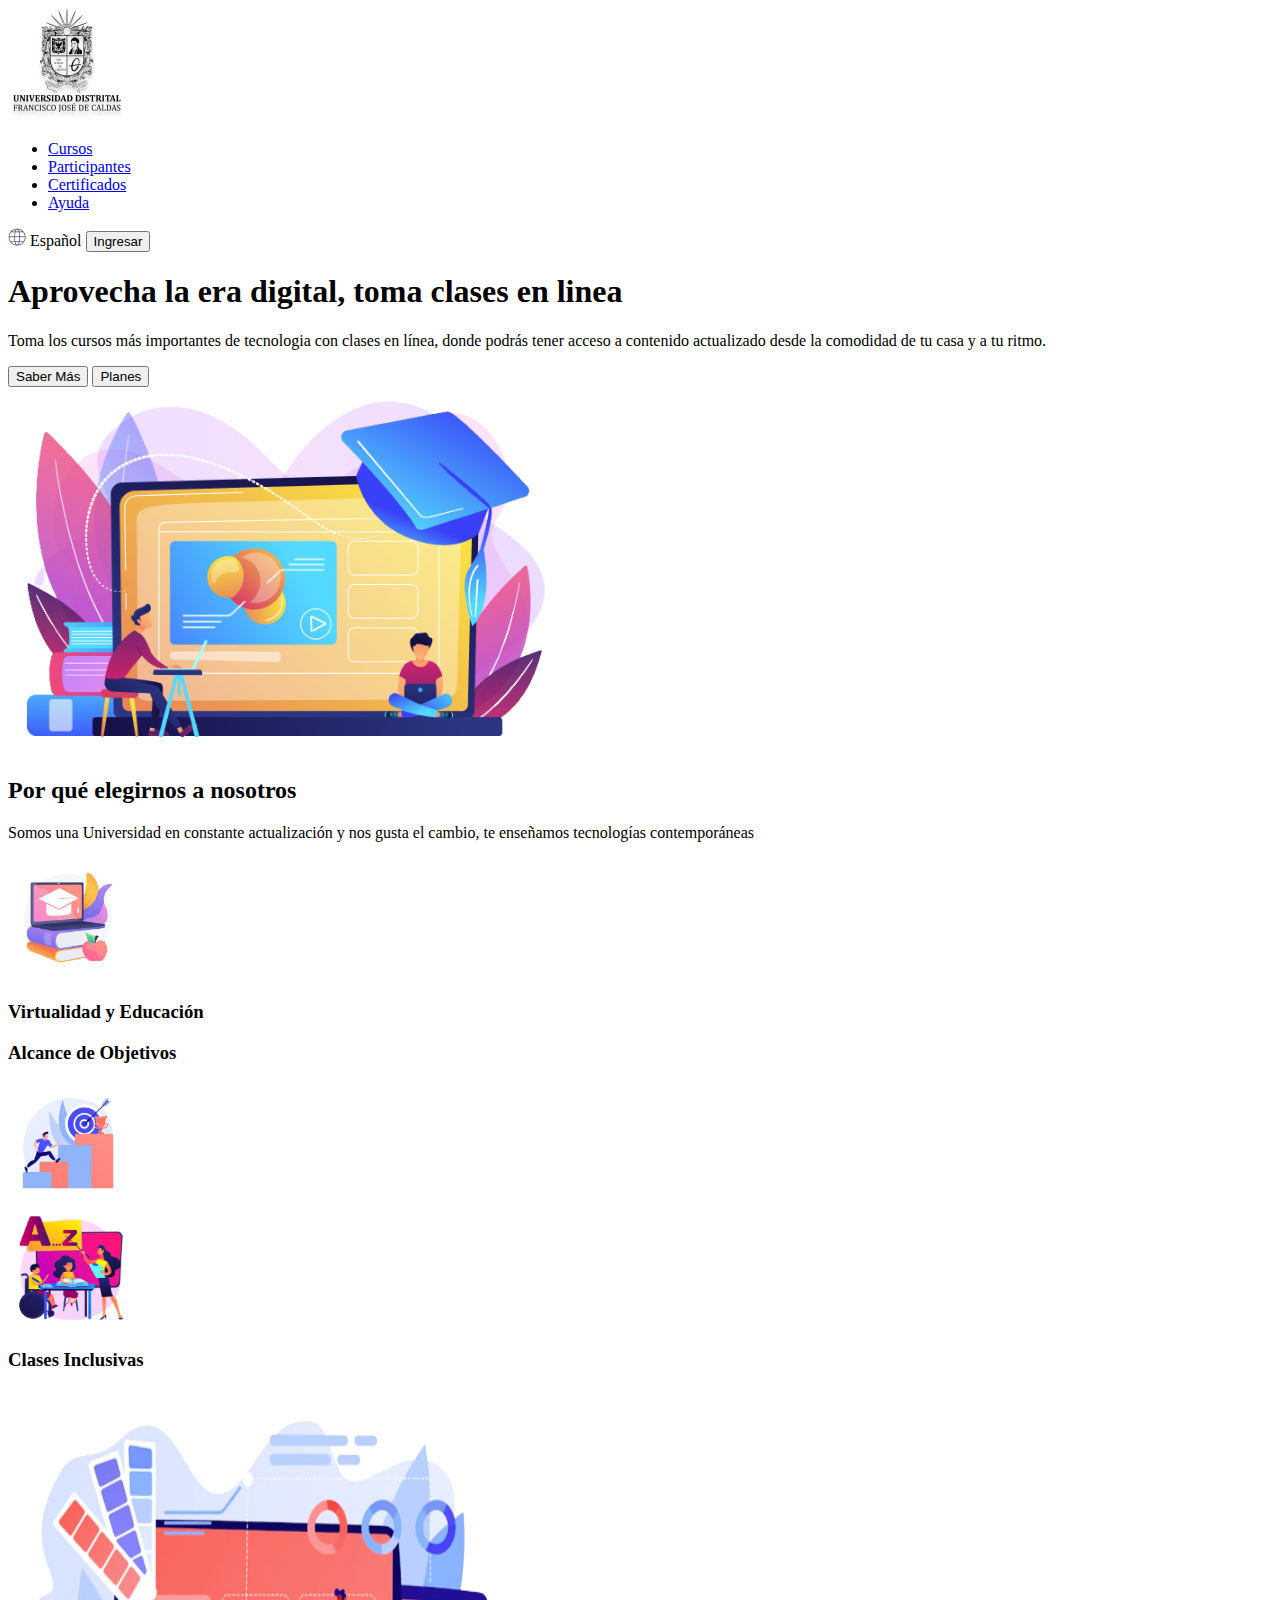
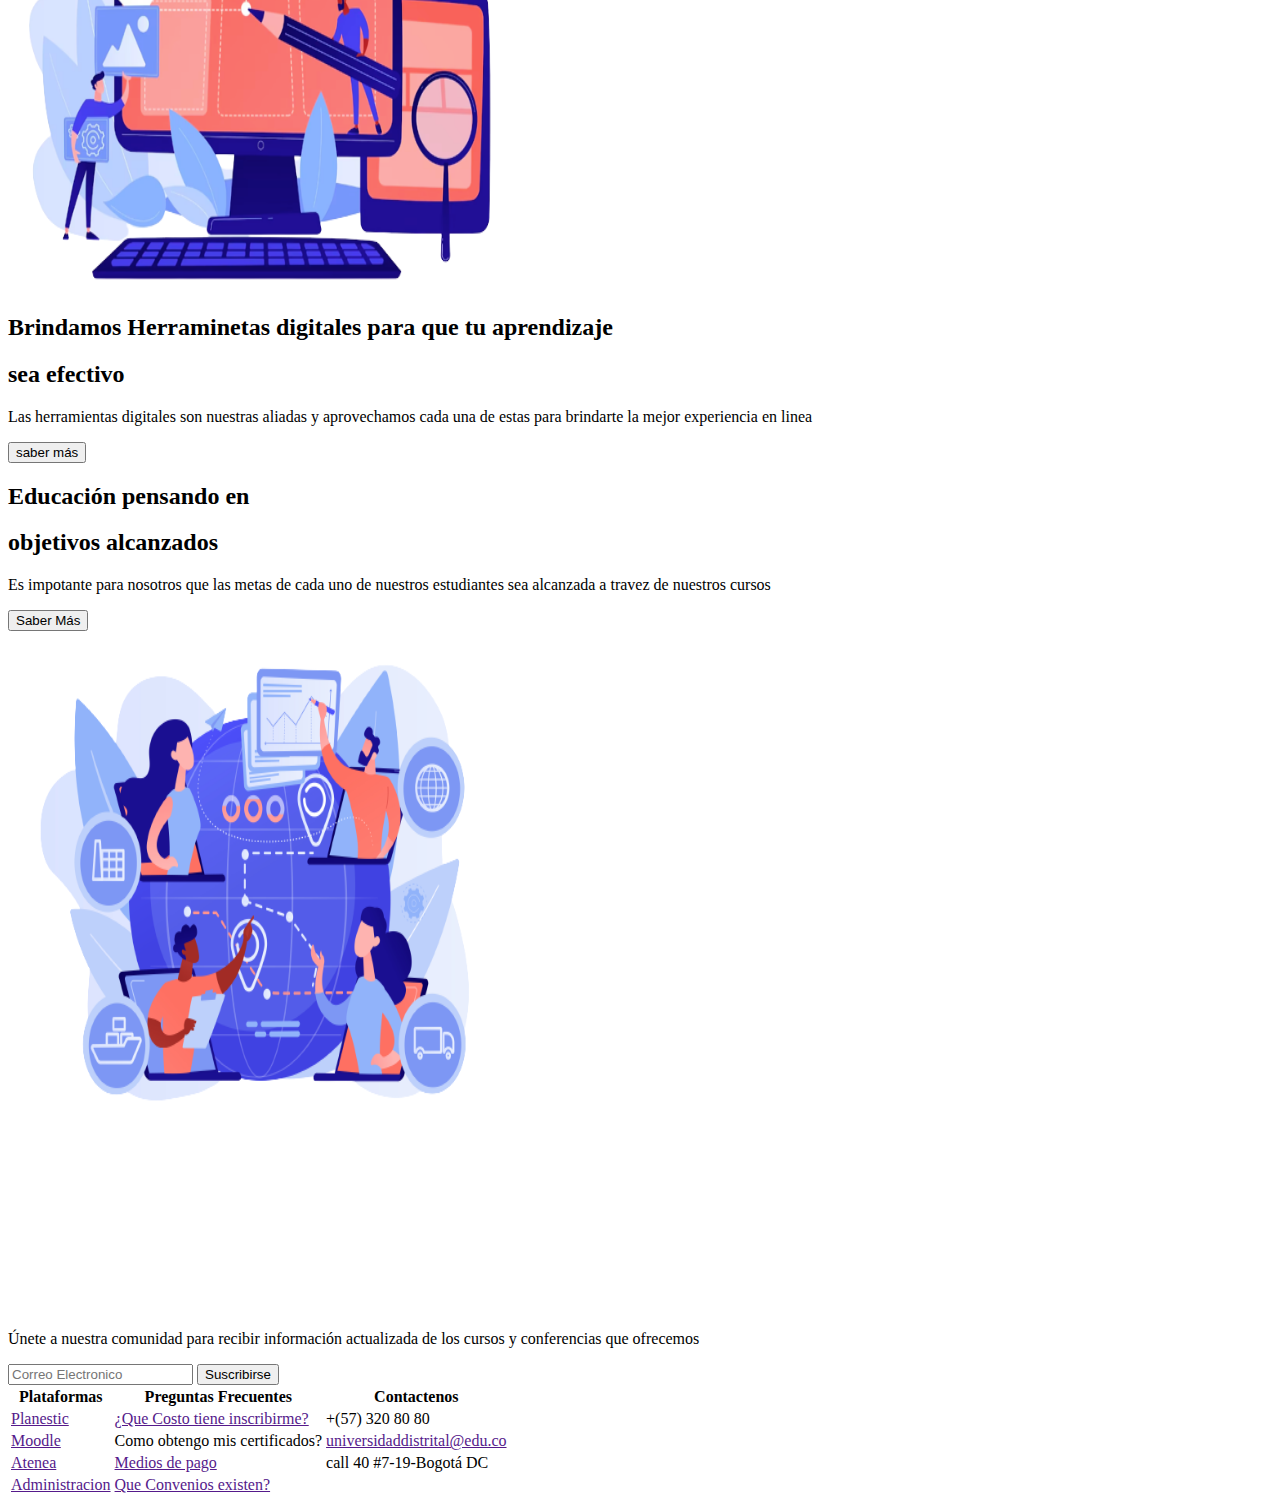
==== punto-1-3/index.html @ b10152d0 "Estrucutra en HTML del punto 1 al 3" ====
<!DOCTYPE html>
<html lang="en">

<head>
  <meta charset="UTF-8">
  <meta http-equiv="X-UA-Compatible" content="IE=edge">
  <meta name="viewport" content="width=device-width, initial-scale=1.0">
  <title>UD Atenea Cursos</title>
  <link rel="stylesheet" href="https://indestructibletype.com/fonts/Jost.css">
  <link rel="stylesheet" href="./styles/global-styles.css">
  <link rel="stylesheet" href="./styles/header-styles.css">
  <link rel="stylesheet" href="./styles/banner-styles.css">
  <link rel="stylesheet" href="./styles/section-1-styles.css">
  <link rel="stylesheet" href="./styles/section-2-styles.css">
  <link rel="stylesheet" href="./styles/footer-styles.css">
</head>
<body>
    <header>
<div class="header__navigation">
<img src="public/images/header-logo.png" alt="main-logo">
<nav>
    <ul>
        <li><a href="#banner">Cursos</a></li>
        <li><a href="#section-1">Participantes</a></li>
        <li><a href="#section-2">Certificados</a></li>
        <li><a href="#footer">Ayuda</a></li>
    </ul>
</nav>
</div>  
<div class="header__settings">
<div>
    <img src="public/images/header-world.png" alt="world">
    <span>Español</span>
    <button>Ingresar</button>
</div>
</div>
    </header>
    <main>
<section id="banner">
<div>
    <div>
        <h1>Aprovecha la era digital, toma clases en linea</h1>
        <p>
            Toma los cursos más importantes de tecnologia con clases en línea,
            donde podrás tener acceso a 
            contenido actualizado desde la comodidad de tu casa y a tu ritmo.
        </p>
    </div>
    <div>
        <button class="button-orange">Saber Más</button>
        <button class="button-white">Planes</button>
    </div>
</div>
<img src="public/images/banner-online.png" alt="online-education" width="550px">
</section>
<section id="section-1">
<div class="section-1__info">
 <h2>Por qué elegirnos a nosotros</h2>
     <p>Somos una Universidad en constante actualización
     y nos gusta el cambio, te enseñamos tecnologías contemporáneas
     </p>
</div>
<div class="section-1__card">
<img src="public/images/section1-education.png" alt="education" width="120px" height="120px">
<h3>Virtualidad y Educación</h3>
</div>
<div class="section-1__card section-1__card-down">
    <h3>Alcance de Objetivos</h3>
    <img src="public/images/section1-goals.png" alt="goals" width="120px" height="120px">
</div>
<div class="section-1__card">
<img src="public/images/section1-teach.png" alt="teach" width="120px" height="120px">
<h3>Clases Inclusivas</h3>
</div>  
</section>
<section id="section-2">
<div class="section-2__info">
    <img src="public/images/section2-tools.png" alt="tools" width="500px" height="500px">
     <div>
        <h2>Brindamos Herraminetas digitales para que tu aprendizaje</h2>
        <h2 class="section-2__sub-pink">sea efectivo</h2>
        <p>
            Las herramientas digitales son nuestras aliadas
            y aprovechamos cada una de estas para brindarte la 
            mejor experiencia en linea
        </p>
        <button class="button-orange">saber más</button>
     </div>
</div>
<div class="section-2__info">
    <div>
        <h2>Educación pensando en</h2>
        <h2 class="section-2__sub-pink">objetivos alcanzados</h2>
        <p>
            Es impotante para nosotros que las metas de cada uno de
            nuestros estudiantes sea alcanzada a travez de nuestros cursos
        </p>
        <button class="button-orange">Saber Más</button>
    </div>
    <img src="public/images/section2-goals.png" alt="goals" width="500px" height="500px">
</div>
</section>
    </main>
    <footer>
     <div class="footer__info">
      <img src="public/images/footer-logo.png" alt="footer-logo" width="200px" height="175px">
      <div>
        <p>
            Únete a nuestra comunidad para recibir información 
            actualizada de los cursos y conferencias que ofrecemos
        </p>
        <form method="post">
            <input type="email" name="user_name" id="email" placeholder="Correo Electronico">
            <button class="button--pink">Suscribirse</button>
        </form>
      </div>
     </div>
     <div>
        <table>
            <tr>
                <th>Plataformas</th>
                <th>Preguntas Frecuentes</th>
                <th>Contactenos</th>
            </tr>
            <tr>
                <td><a href="">Planestic</a></td>
                <td><a href="">¿Que Costo tiene inscribirme?</a></td>
                <td>+(57) 320 80 80</td>
            </tr>
            <tr>
                <td><a href="">Moodle</a></td>
                <td><a href=""></a>Como obtengo mis certificados?</td>
                <td><a href="">universidaddistrital@edu.co</a></td>
            </tr>
            <tr>
                <td><a href="">Atenea</a></td>
                <td><a href="">Medios de pago</a></td>
                <td>call 40 #7-19-Bogotá DC</td>
            </tr>
            <tr>
                <td><a href="">Administracion</a></td>
                <td><a href="">Que Convenios existen?</a></td>
            </tr>
        </table>
     </div>
    </footer>
</body>
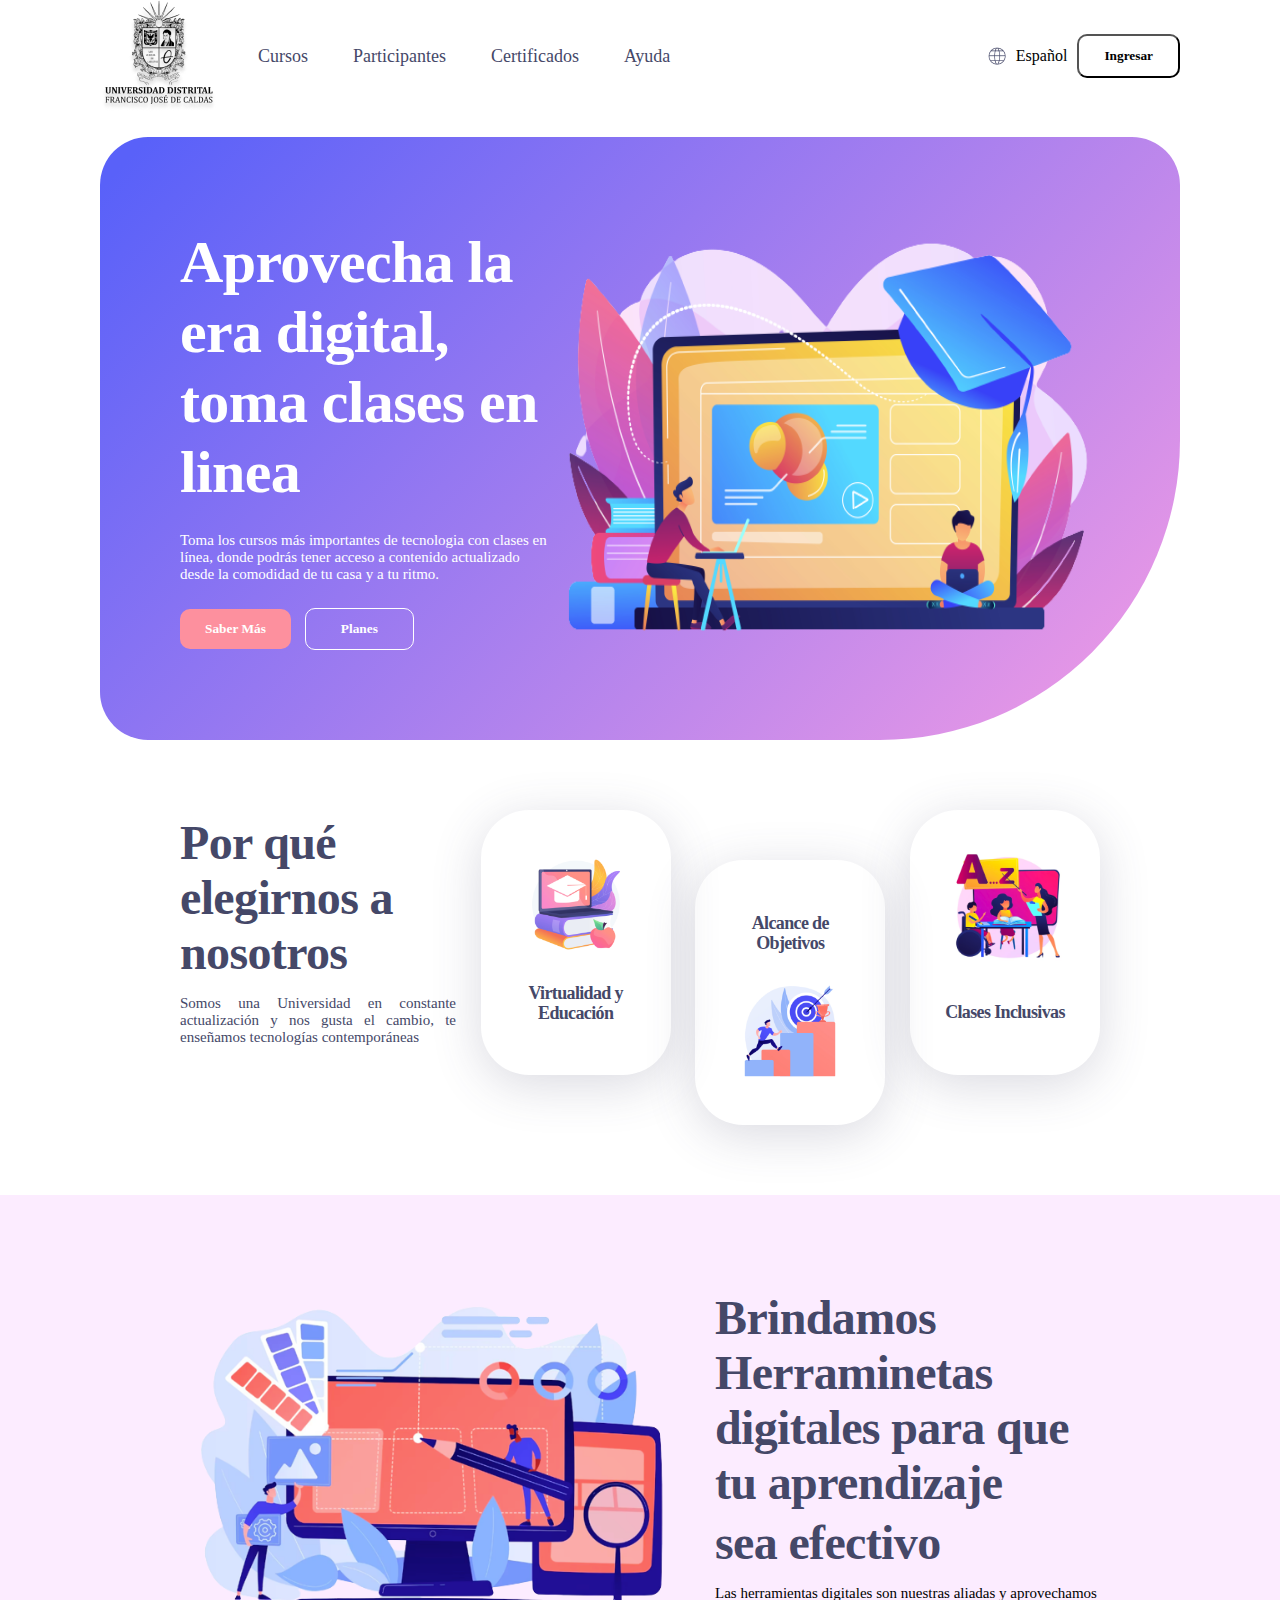
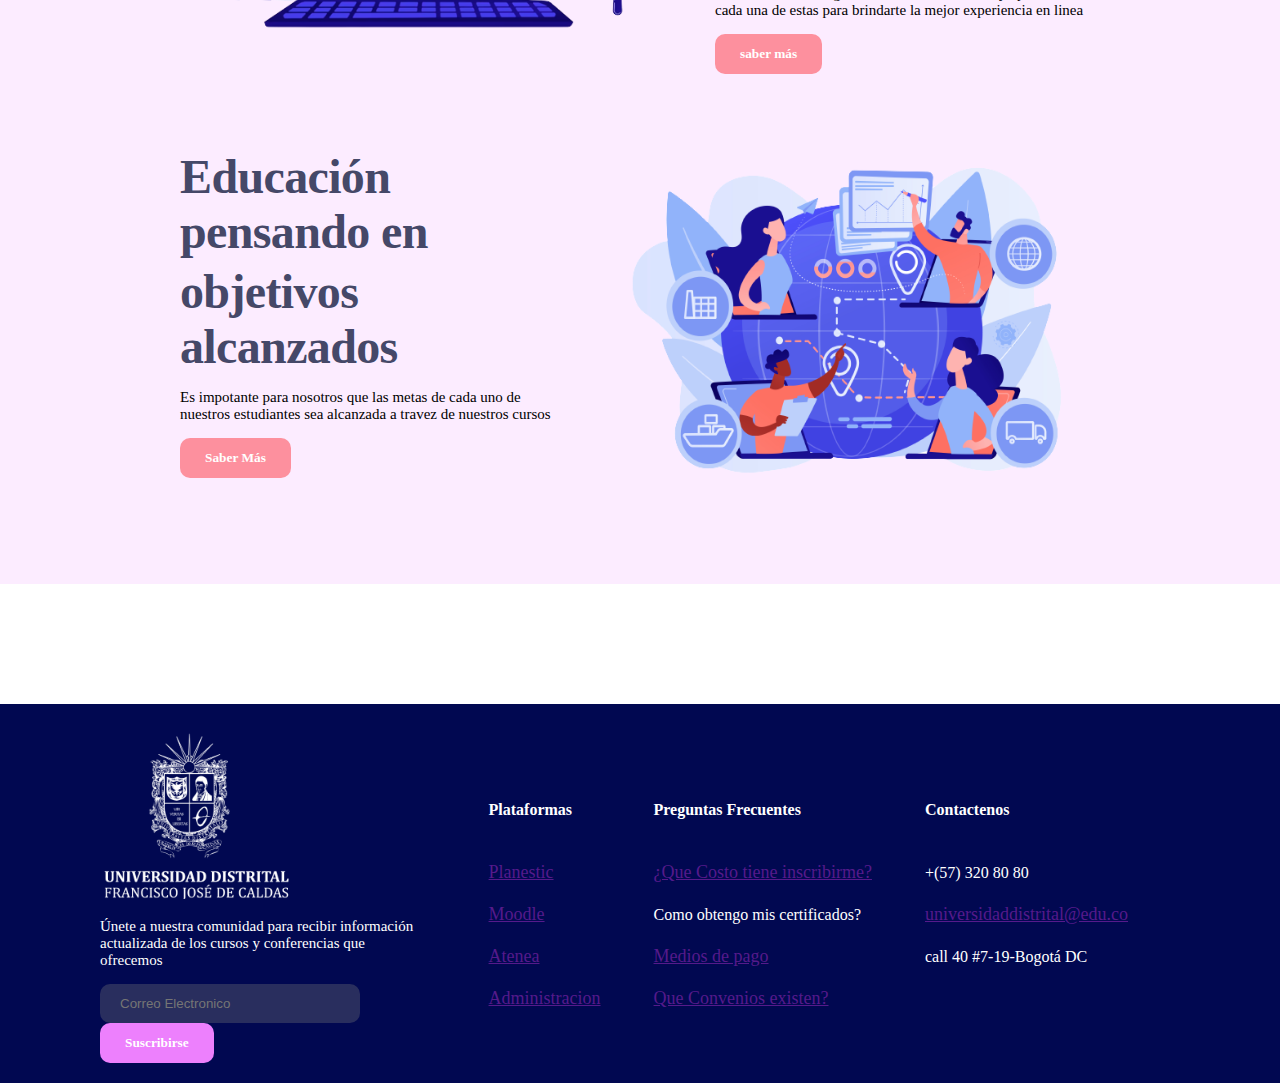
==== commit 2f3437d5: "punto 4" ====
--- a/punto-1-3/index.html
+++ b/punto-1-3/index.html
@@ -2,146 +2,147 @@
 <html lang="en">
 
 <head>
-  <meta charset="UTF-8">
-  <meta http-equiv="X-UA-Compatible" content="IE=edge">
-  <meta name="viewport" content="width=device-width, initial-scale=1.0">
-  <title>UD Atenea Cursos</title>
-  <link rel="stylesheet" href="https://indestructibletype.com/fonts/Jost.css">
-  <link rel="stylesheet" href="./styles/global-styles.css">
-  <link rel="stylesheet" href="./styles/header-styles.css">
-  <link rel="stylesheet" href="./styles/banner-styles.css">
-  <link rel="stylesheet" href="./styles/section-1-styles.css">
-  <link rel="stylesheet" href="./styles/section-2-styles.css">
-  <link rel="stylesheet" href="./styles/footer-styles.css">
+    <meta charset="UTF-8">
+    <meta http-equiv="X-UA-Compatible" content="IE=edge">
+    <meta name="viewport" content="width=device-width, initial-scale=1.0">
+    <title>UD Atenea Cursos</title>
+    <link rel="stylesheet" href="https://indestructibletype.com/fonts/Jost.css">
+    <link rel="stylesheet" href="./styles/global-styles.css">
+    <link rel="stylesheet" href="./styles/header-styles.css">
+    <link rel="stylesheet" href="./styles/banner-styles.css">
+    <link rel="stylesheet" href="./styles/section-1-styles.css">
+    <link rel="stylesheet" href="./styles/section-2-styles.css">
+    <link rel="stylesheet" href="./styles/footer-styles.css">
 </head>
+
 <body>
     <header>
-<div class="header__navigation">
-<img src="public/images/header-logo.png" alt="main-logo">
-<nav>
-    <ul>
-        <li><a href="#banner">Cursos</a></li>
-        <li><a href="#section-1">Participantes</a></li>
-        <li><a href="#section-2">Certificados</a></li>
-        <li><a href="#footer">Ayuda</a></li>
-    </ul>
-</nav>
-</div>  
-<div class="header__settings">
-<div>
-    <img src="public/images/header-world.png" alt="world">
-    <span>Español</span>
-    <button>Ingresar</button>
-</div>
-</div>
+        <div class="header__navigation">
+            <img src="public/images/header-logo.png" alt="main-logo">
+            <nav>
+                <ul>
+                    <li><a href="#banner">Cursos</a></li>
+                    <li><a href="#section-1">Participantes</a></li>
+                    <li><a href="#section-2">Certificados</a></li>
+                    <li><a href="#footer">Ayuda</a></li>
+                </ul>
+            </nav>
+        </div>
+        <div class="header__settings">
+            <div>
+                <img src="public/images/header-world.png" alt="world">
+                <span>Español</span>
+                <button>Ingresar</button>
+            </div>
+        </div>
     </header>
     <main>
-<section id="banner">
-<div>
-    <div>
-        <h1>Aprovecha la era digital, toma clases en linea</h1>
-        <p>
-            Toma los cursos más importantes de tecnologia con clases en línea,
-            donde podrás tener acceso a 
-            contenido actualizado desde la comodidad de tu casa y a tu ritmo.
-        </p>
-    </div>
-    <div>
-        <button class="button-orange">Saber Más</button>
-        <button class="button-white">Planes</button>
-    </div>
-</div>
-<img src="public/images/banner-online.png" alt="online-education" width="550px">
-</section>
-<section id="section-1">
-<div class="section-1__info">
- <h2>Por qué elegirnos a nosotros</h2>
-     <p>Somos una Universidad en constante actualización
-     y nos gusta el cambio, te enseñamos tecnologías contemporáneas
-     </p>
-</div>
-<div class="section-1__card">
-<img src="public/images/section1-education.png" alt="education" width="120px" height="120px">
-<h3>Virtualidad y Educación</h3>
-</div>
-<div class="section-1__card section-1__card-down">
-    <h3>Alcance de Objetivos</h3>
-    <img src="public/images/section1-goals.png" alt="goals" width="120px" height="120px">
-</div>
-<div class="section-1__card">
-<img src="public/images/section1-teach.png" alt="teach" width="120px" height="120px">
-<h3>Clases Inclusivas</h3>
-</div>  
-</section>
-<section id="section-2">
-<div class="section-2__info">
-    <img src="public/images/section2-tools.png" alt="tools" width="500px" height="500px">
-     <div>
-        <h2>Brindamos Herraminetas digitales para que tu aprendizaje</h2>
-        <h2 class="section-2__sub-pink">sea efectivo</h2>
-        <p>
-            Las herramientas digitales son nuestras aliadas
-            y aprovechamos cada una de estas para brindarte la 
-            mejor experiencia en linea
-        </p>
-        <button class="button-orange">saber más</button>
-     </div>
-</div>
-<div class="section-2__info">
-    <div>
-        <h2>Educación pensando en</h2>
-        <h2 class="section-2__sub-pink">objetivos alcanzados</h2>
-        <p>
-            Es impotante para nosotros que las metas de cada uno de
-            nuestros estudiantes sea alcanzada a travez de nuestros cursos
-        </p>
-        <button class="button-orange">Saber Más</button>
-    </div>
-    <img src="public/images/section2-goals.png" alt="goals" width="500px" height="500px">
-</div>
-</section>
+        <section id="banner">
+            <div>
+                <div>
+                    <h1>Aprovecha la era digital, toma clases en linea</h1>
+                    <p>
+                        Toma los cursos más importantes de tecnologia con clases en línea,
+                        donde podrás tener acceso a
+                        contenido actualizado desde la comodidad de tu casa y a tu ritmo.
+                    </p>
+                </div>
+                <div>
+                    <button class="button--orange">Saber Más</button>
+                    <button class="button-white">Planes</button>
+                </div>
+            </div>
+            <img src="public/images/banner-online.png" alt="online-education" width="550px">
+        </section>
+        <section id="section-1">
+            <div class="section-1__info">
+                <h2>Por qué elegirnos a nosotros</h2>
+                <p>Somos una Universidad en constante actualización
+                    y nos gusta el cambio, te enseñamos tecnologías contemporáneas
+                </p>
+            </div>
+            <div class="section-1__card">
+                <img src="public/images/section1-education.png" alt="education" width="120px" height="120px">
+                <h3>Virtualidad y Educación</h3>
+            </div>
+            <div class="section-1__card section-1__card-down">
+                <h3>Alcance de Objetivos</h3>
+                <img src="public/images/section1-goals.png" alt="goals" width="120px" height="120px">
+            </div>
+            <div class="section-1__card">
+                <img src="public/images/section1-teach.png" alt="teach" width="120px" height="120px">
+                <h3>Clases Inclusivas</h3>
+            </div>
+        </section>
+        <section id="section-2">
+            <div class="section-2__info">
+                <img src="public/images/section2-tools.png" alt="tools" width="500px" height="350px">
+                <div>
+                    <h2>Brindamos Herraminetas digitales para que tu aprendizaje</h2>
+                    <h2 class="section-2__sub-pink">sea efectivo</h2>
+                    <p>
+                        Las herramientas digitales son nuestras aliadas
+                        y aprovechamos cada una de estas para brindarte la
+                        mejor experiencia en linea
+                    </p>
+                    <button class="button--orange">saber más</button>
+                </div>
+            </div>
+            <div class="section-2__info">
+                <div>
+                    <h2>Educación pensando en</h2>
+                    <h2 class="section-2__sub-pink">objetivos alcanzados</h2>
+                    <p>
+                        Es impotante para nosotros que las metas de cada uno de
+                        nuestros estudiantes sea alcanzada a travez de nuestros cursos
+                    </p>
+                    <button class="button--orange">Saber Más</button>
+                </div>
+                <img src="public/images/section2-goals.png" alt="goals" width="500px" height="350px">
+            </div>
+        </section>
     </main>
-    <footer>
-     <div class="footer__info">
-      <img src="public/images/footer-logo.png" alt="footer-logo" width="200px" height="175px">
-      <div>
-        <p>
-            Únete a nuestra comunidad para recibir información 
-            actualizada de los cursos y conferencias que ofrecemos
-        </p>
-        <form method="post">
-            <input type="email" name="user_name" id="email" placeholder="Correo Electronico">
-            <button class="button--pink">Suscribirse</button>
-        </form>
-      </div>
-     </div>
-     <div>
-        <table>
-            <tr>
-                <th>Plataformas</th>
-                <th>Preguntas Frecuentes</th>
-                <th>Contactenos</th>
-            </tr>
-            <tr>
-                <td><a href="">Planestic</a></td>
-                <td><a href="">¿Que Costo tiene inscribirme?</a></td>
-                <td>+(57) 320 80 80</td>
-            </tr>
-            <tr>
-                <td><a href="">Moodle</a></td>
-                <td><a href=""></a>Como obtengo mis certificados?</td>
-                <td><a href="">universidaddistrital@edu.co</a></td>
-            </tr>
-            <tr>
-                <td><a href="">Atenea</a></td>
-                <td><a href="">Medios de pago</a></td>
-                <td>call 40 #7-19-Bogotá DC</td>
-            </tr>
-            <tr>
-                <td><a href="">Administracion</a></td>
-                <td><a href="">Que Convenios existen?</a></td>
-            </tr>
-        </table>
-     </div>
+    <footer id="footer">
+        <div class="footer__info">
+            <img src="public/images/footer-logo.png" alt="footer-logo" width="200px" height="175px">
+            <div>
+                <p>
+                    Únete a nuestra comunidad para recibir información
+                    actualizada de los cursos y conferencias que ofrecemos
+                </p>
+                <form method="post">
+                    <input type="email" name="user_name" id="email" placeholder="Correo Electronico">
+                    <button class="button--pink">Suscribirse</button>
+                </form>
+            </div>
+        </div>
+        <div>
+            <table>
+                <tr>
+                    <th>Plataformas</th>
+                    <th>Preguntas Frecuentes</th>
+                    <th>Contactenos</th>
+                </tr>
+                <tr>
+                    <td><a href="">Planestic</a></td>
+                    <td><a href="">¿Que Costo tiene inscribirme?</a></td>
+                    <td>+(57) 320 80 80</td>
+                </tr>
+                <tr>
+                    <td><a href="">Moodle</a></td>
+                    <td><a href=""></a>Como obtengo mis certificados?</td>
+                    <td><a href="">universidaddistrital@edu.co</a></td>
+                </tr>
+                <tr>
+                    <td><a href="">Atenea</a></td>
+                    <td><a href="">Medios de pago</a></td>
+                    <td>call 40 #7-19-Bogotá DC</td>
+                </tr>
+                <tr>
+                    <td><a href="">Administracion</a></td>
+                    <td><a href="">Que Convenios existen?</a></td>
+                </tr>
+            </table>
+        </div>
     </footer>
 </body>--- a/punto-1-3/styles/global-styles.css
+++ b/punto-1-3/styles/global-styles.css
@@ -0,0 +1,33 @@
+body{
+    margin: 0px;
+}
+a{
+    font-family: 'Jost';
+    font-size: 18px;
+}
+button{
+    padding: 12px 25px;
+    font-family: 'Jost';
+    font-weight: bold;
+    border-radius: 10px;
+    cursor: pointer;
+}
+.button--orange{
+    margin-right: 10px;
+    background-color: #FD909E;
+    color: #fff;
+    border: none;
+}
+p{
+    font-family: 'Jost';
+    font-size: 15px;
+    font-weight: 300 ;
+}
+h2{
+    margin: 5px 0px ;
+    color: #454868;
+    font-family: 'Jost';
+    font-size: 48px;
+    line-height: 55px;
+    letter-spacing: -0.64px;
+}--- a/punto-1-3/styles/header-styles.css
+++ b/punto-1-3/styles/header-styles.css
@@ -0,0 +1,36 @@
+header{
+    display: flex;
+    justify-content: space-between;
+    margin: 0px 100px;
+}
+.header__navigation{
+    display: flex;
+    align-items: center;
+}
+.header__navigation nav ul{
+    display: flex;
+    gap: 45px;
+    list-style: none;
+
+}
+.header__navigation nav ul li a{
+    text-decoration: none;
+    color: #454868;
+}
+.header__settings{
+    display: flex;
+    align-items: center;
+    gap: 70px;
+}
+.header__settings div{
+    display: flex;
+    align-items: center;
+    gap: 10px;
+    font-family: 'Jost';
+    font-size: 16px;
+    font-weight: 400;
+}
+.header__settings button{
+    background-color: transparent;
+    border-radius: 1px solid #45486854;
+}
--- a/punto-1-3/styles/banner-styles.css
+++ b/punto-1-3/styles/banner-styles.css
@@ -0,0 +1,26 @@
+#banner{
+    display: flex;
+    margin: 25px 100px;
+    padding: 90px 80px;
+    background: linear-gradient(313.18deg, #EE9AE5 3.28%, #5961F9 97.04%);
+    border-radius: 48px 48px 300px 48px;
+}
+h1{
+    margin: 0px;
+    color: #FFF;
+    font-family: 'Jost';
+    font-size: 60px;
+    font-weight: 600;
+    line-height: 70px;
+    letter-spacing: -0.64px;
+}
+#banner p{
+margin: 25px 0px;
+color: #fff;
+}
+.button-white{
+    padding: 12px 35px;
+    background-color: transparent ;
+    color: white;
+    border: 1px solid #fff;
+}--- a/punto-1-3/styles/section-1-styles.css
+++ b/punto-1-3/styles/section-1-styles.css
@@ -0,0 +1,38 @@
+#section-1{
+    display: flex;
+    justify-content: space-between;
+    margin: 50px 100px;
+    padding: 20px 80px;
+}
+.section-1__info{
+ width: 30%;
+
+}
+.section-1__info p{
+    color: #454868;
+    text-align: justify;
+}
+.section-1__card{
+    display: flex;
+    flex-direction: column;
+    align-items: center;
+    justify-content: space-between;
+    width: min-content;
+    height: 195px;
+    padding: 35px;
+    border-radius: 48px;
+    box-shadow: 0px 10px 50px #45486833;
+
+}
+.section-1__card h3{
+    font-family: 'Just';
+    font-size: 18px;
+    color: #454868;
+    line-height: 20px;
+    letter-spacing: -0.64px;
+    text-align: center;
+}
+.section-1__card-down{
+    margin-top: 50px;
+    
+}
--- a/punto-1-3/styles/section-2-styles.css
+++ b/punto-1-3/styles/section-2-styles.css
@@ -0,0 +1,14 @@
+#section-2{
+    padding: 20px 180px;
+    background: #ED80FD26;
+
+}
+.section-2__info{
+    display: flex;
+    gap: 35px;
+    margin: 70px 0px;
+
+}
+.section-2__sun-pink{
+    color: #ED80FD;
+}--- a/punto-1-3/styles/footer-styles.css
+++ b/punto-1-3/styles/footer-styles.css
@@ -0,0 +1,43 @@
+#footer{
+    display: flex;
+    justify-content: space-between;
+    align-items: center;
+    margin-top: 120px;
+    padding: 20px 100px;
+    background-color: #010851;
+    color: #fff;
+}
+.footer__info{
+    width: 30%;
+
+}
+input{
+    width: 220px;
+    padding: 12px 20px;
+    margin-right: -15px;
+    border: none;
+    border-radius: 10px;
+    background-color: #45486899;
+
+}
+.button--pink{
+    background-color: #ED80FD;
+    color: #fff;
+    border: none;
+}
+table{
+    font-family: 'Jost';
+    text-align: left;
+}
+tr{
+    height: 40px;
+}
+th{
+    height: 80px;
+}
+td{
+    padding-right: 50px;
+}
+td a{
+    columns: #fff;
+}